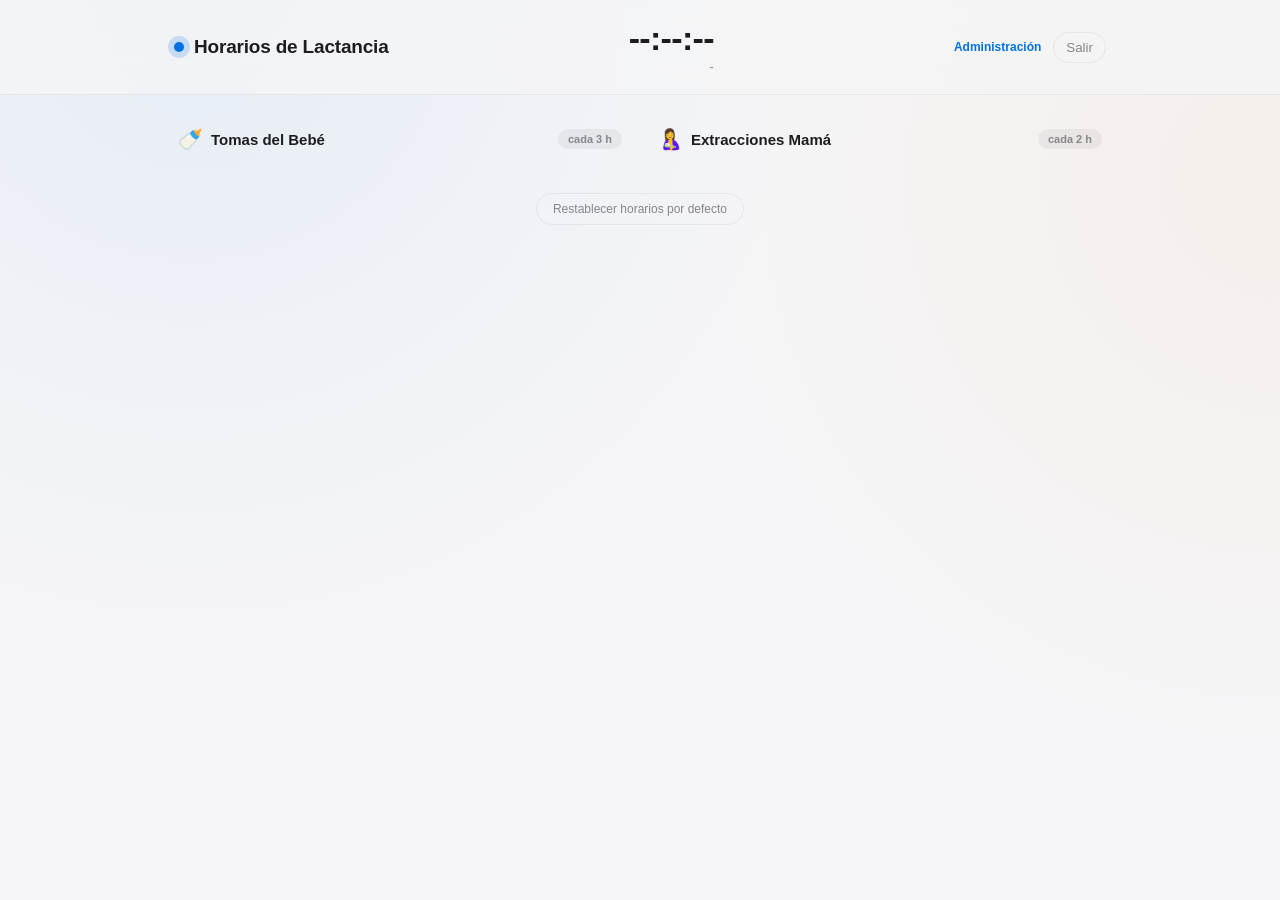
==== docs/index.html @ 9ebfa916 "Implement complete deployment setup with Docker, Nginx, and backend API; add user authentication and" ====
<!DOCTYPE html>
<html lang="es-CL">
<head>
<meta charset="UTF-8">
<meta name="viewport" content="width=device-width, initial-scale=1.0">
<title>Horarios de Lactancia</title>
<link rel="stylesheet" href="styles.css">
</head>
<body>

  <header class="app-header">
    <div class="header-inner">
      <div class="brand">
        <span class="brand-dot"></span>
        <h1>Horarios de Lactancia</h1>
      </div>
      <div class="clock-block">
        <time id="clock" class="clock" aria-live="polite">--:--:--</time>
        <p id="today" class="today-date">-</p>
      </div>
      <nav class="header-actions" aria-label="Cuenta">
        <a href="/admin">Administración</a>
        <button id="btn-logout" type="button">Salir</button>
      </nav>
    </div>
  </header>

  <main class="app-main">
    <div class="schedules-grid">

      <section class="schedule-column" aria-labelledby="titulo-bebe">
        <div class="column-heading">
          <span class="column-icon" aria-hidden="true">🍼</span>
          <h2 id="titulo-bebe">Tomas del Bebé</h2>
          <span id="interval-tomas" class="interval-pill">cada 3 h</span>
        </div>
        <div id="lista-tomas" class="card-list"></div>
      </section>

      <section class="schedule-column" aria-labelledby="titulo-mama">
        <div class="column-heading">
          <span class="column-icon" aria-hidden="true">🤱</span>
          <h2 id="titulo-mama">Extracciones Mamá</h2>
          <span id="interval-extracciones" class="interval-pill">cada 2 h</span>
        </div>
        <div id="lista-extracciones" class="card-list"></div>
      </section>

    </div>
  </main>

  <footer class="app-footer">
    <button id="btn-reset" class="reset-btn" type="button">Restablecer horarios por defecto</button>
  </footer>

  <!-- Plantilla de tarjeta (se clona por JS) -->
  <template id="tpl-card">
    <article class="event-card">
      <div class="card-view">
        <div class="card-label"></div>
        <button class="card-time" type="button"></button>
        <span class="next-tag">• Siguiente</span>
      </div>
      <div class="card-edit">
        <input type="time" class="time-input" step="60">
        <div class="edit-actions">
          <button class="edit-btn edit-cascade" type="button" title="Guardar y reajustar toda la lista">
            <svg viewBox="0 0 24 24" width="16" height="16" aria-hidden="true"><path d="M17.65 6.35A7.95 7.95 0 0 0 12 4a8 8 0 1 0 7.75 10h-2.08A6 6 0 1 1 12 6c1.66 0 3.14.69 4.22 1.78L13 11h7V4l-2.35 2.35z" fill="currentColor"/></svg>
            <span>Cascada</span>
          </button>
          <button class="edit-btn edit-single" type="button" title="Guardar solo este horario">
            <svg viewBox="0 0 24 24" width="16" height="16" aria-hidden="true"><path d="M9 16.2 4.8 12l-1.4 1.4L9 19 21 7l-1.4-1.4z" fill="currentColor"/></svg>
            <span>Individual</span>
          </button>
          <button class="edit-btn edit-cancel" type="button" title="Cancelar">
            <svg viewBox="0 0 24 24" width="16" height="16" aria-hidden="true"><path d="M18.3 5.71 12 12l6.3 6.29-1.42 1.42L10.59 13.4 4.3 19.7 2.88 18.3 9.17 12 2.88 5.71 4.3 4.29l6.29 6.3 6.29-6.3z" fill="currentColor"/></svg>
          </button>
        </div>
      </div>
    </article>
  </template>

  <script src="app.js"></script>
</body>
</html>
---- docs/styles.css ----
:root {
  --bg: #f5f5f7;
  --card-bg: rgba(255, 255, 255, 0.72);
  --card-bg-solid: rgba(255, 255, 255, 0.95);
  --text-primary: #1d1d1f;
  --text-secondary: #86868b;
  --accent: #0071e3;
  --accent-shadow: rgba(0, 113, 227, 0.18);
  --border-soft: rgba(0, 0, 0, 0.06);
  --radius: 18px;
  --font-main: -apple-system, BlinkMacSystemFont, "SF Pro Display", "Segoe UI", Roboto, sans-serif;
}

* {
  box-sizing: border-box;
}

html, body {
  margin: 0;
  padding: 0;
}

body {
  min-height: 100vh;
  background:
    radial-gradient(circle at 15% 0%, rgba(0, 113, 227, 0.06), transparent 45%),
    radial-gradient(circle at 100% 20%, rgba(255, 122, 0, 0.05), transparent 40%),
    var(--bg);
  font-family: var(--font-main);
  color: var(--text-primary);
  -webkit-font-smoothing: antialiased;
}

button {
  font-family: inherit;
}

a {
  color: var(--accent);
}

.header-actions {
  display: flex;
  align-items: center;
  gap: 12px;
  font-size: 12px;
}

.header-actions a {
  text-decoration: none;
  font-weight: 600;
}

.header-actions button,
.secondary-btn {
  border: 1px solid var(--border-soft);
  border-radius: 999px;
  padding: 7px 12px;
  color: var(--text-secondary);
  background: transparent;
  cursor: pointer;
}

.auth-page {
  display: grid;
  place-items: center;
  padding: 24px;
}

.auth-panel {
  width: min(100%, 440px);
  padding: 36px;
  background: var(--card-bg-solid);
  border: 1px solid var(--border-soft);
  border-radius: var(--radius);
  box-shadow: 0 20px 60px rgba(0, 0, 0, 0.08);
}

.admin-panel {
  width: min(100%, 520px);
}

.auth-panel h2 {
  margin: 8px 0 22px;
  font-size: 28px;
}

.auth-kicker {
  margin: 28px 0 0;
  color: var(--accent);
  font-size: 12px;
  font-weight: 700;
  text-transform: uppercase;
  letter-spacing: 0.08em;
}

.auth-form,
.settings-form {
  display: grid;
  gap: 14px;
}

.auth-form label,
.settings-form label {
  display: grid;
  gap: 6px;
  color: var(--text-secondary);
  font-size: 13px;
  font-weight: 600;
}

.auth-form input,
.settings-form input {
  width: 100%;
  border: 1px solid var(--border-soft);
  border-radius: 10px;
  padding: 11px 12px;
  font: inherit;
  color: var(--text-primary);
  background: rgba(0, 0, 0, 0.04);
}

.primary-btn {
  border: 0;
  border-radius: 10px;
  padding: 12px 16px;
  color: white;
  background: var(--accent);
  font-weight: 700;
  cursor: pointer;
}

.secondary-btn {
  margin-top: 20px;
}

.auth-note,
.form-error,
.form-message {
  color: var(--text-secondary);
  font-size: 13px;
  line-height: 1.5;
}

.form-error {
  min-height: 20px;
  margin: 0;
  color: #c62828;
}

.form-message {
  min-height: 20px;
  margin: 0;
  color: #218739;
}

.auth-panel > p:last-child {
  margin: 24px 0 0;
  font-size: 13px;
}
button:focus-visible,
input:focus-visible {
  outline: 2px solid var(--accent);
  outline-offset: 2px;
}

/* Header */
.app-header {
  position: sticky;
  top: 0;
  z-index: 10;
  backdrop-filter: blur(20px);
  -webkit-backdrop-filter: blur(20px);
  background: rgba(245, 245, 247, 0.78);
  border-bottom: 1px solid var(--border-soft);
}

.header-inner {
  max-width: 980px;
  margin: 0 auto;
  padding: 20px 24px;
  display: flex;
  align-items: center;
  justify-content: space-between;
  gap: 16px;
  flex-wrap: wrap;
}

.brand {
  display: flex;
  align-items: center;
  gap: 10px;
}

.brand-dot {
  width: 10px;
  height: 10px;
  border-radius: 50%;
  background: var(--accent);
  box-shadow: 0 0 0 6px var(--accent-shadow);
}

.brand h1 {
  font-size: 19px;
  font-weight: 600;
  letter-spacing: -0.01em;
  margin: 0;
}

.clock-block {
  text-align: right;
}

.clock {
  display: block;
  font-size: 34px;
  font-weight: 650;
  letter-spacing: -0.02em;
  font-variant-numeric: tabular-nums;
  line-height: 1.1;
}

.today-date {
  margin: 2px 0 0;
  font-size: 13px;
  color: var(--text-secondary);
  text-transform: capitalize;
}

/* Main / grid */
.app-main {
  max-width: 980px;
  margin: 0 auto;
  padding: 32px 24px 8px;
}

.schedules-grid {
  display: grid;
  grid-template-columns: 1fr 1fr;
  gap: 28px;
}

.schedule-column {
  display: flex;
  flex-direction: column;
  gap: 14px;
}

.column-heading {
  display: flex;
  align-items: center;
  gap: 8px;
  padding: 0 4px;
}

.column-icon {
  font-size: 20px;
}

.column-heading h2 {
  font-size: 15px;
  font-weight: 600;
  margin: 0;
  flex: 1;
}

.interval-pill {
  font-size: 11px;
  font-weight: 600;
  color: var(--text-secondary);
  background: rgba(0, 0, 0, 0.05);
  padding: 4px 10px;
  border-radius: 999px;
}

.card-list {
  display: flex;
  flex-direction: column;
  gap: 10px;
}

/* Event card */
.event-card {
  position: relative;
  background: var(--card-bg);
  backdrop-filter: blur(20px);
  -webkit-backdrop-filter: blur(20px);
  border: 1px solid var(--border-soft);
  border-radius: var(--radius);
  padding: 14px 18px;
  transition: transform 0.2s ease, box-shadow 0.2s ease, background 0.2s ease, border-color 0.2s ease, opacity 0.2s ease;
}

.event-card.next-event {
  background: var(--card-bg-solid);
  border: 2px solid var(--accent);
  box-shadow: 0 12px 40px var(--accent-shadow);
}

.event-card.past-event {
  opacity: 0.5;
}

.event-card.editing {
  background: var(--card-bg-solid);
}

.card-view {
  display: flex;
  align-items: baseline;
  gap: 10px;
}

.card-label {
  font-size: 13px;
  color: var(--text-secondary);
  min-width: 84px;
  flex-shrink: 0;
}

.card-time {
  appearance: none;
  background: none;
  border: none;
  padding: 0;
  margin: 0;
  font-family: inherit;
  font-size: 22px;
  font-weight: 600;
  letter-spacing: -0.01em;
  color: var(--text-primary);
  cursor: pointer;
  font-variant-numeric: tabular-nums;
}

.card-time:hover {
  color: var(--accent);
}

.next-tag {
  display: none;
  margin-left: auto;
  font-size: 11px;
  font-weight: 700;
  color: var(--accent);
  letter-spacing: 0.02em;
}

.event-card.next-event .next-tag {
  display: inline-block;
}

/* Edit mode */
.card-edit {
  display: none;
  align-items: center;
  gap: 10px;
  flex-wrap: wrap;
}

.event-card.editing .card-view {
  display: none;
}

.event-card.editing .card-edit {
  display: flex;
}

.time-input {
  font-family: inherit;
  font-size: 18px;
  font-weight: 600;
  color: var(--text-primary);
  background: rgba(0, 0, 0, 0.04);
  border: 1px solid var(--border-soft);
  border-radius: 10px;
  padding: 6px 10px;
}

.edit-actions {
  display: flex;
  gap: 6px;
}

.edit-btn {
  display: flex;
  align-items: center;
  gap: 5px;
  border: none;
  border-radius: 999px;
  padding: 7px 12px;
  font-size: 12px;
  font-weight: 600;
  cursor: pointer;
  color: white;
  background: var(--accent);
  transition: opacity 0.15s ease, transform 0.1s ease;
}

.edit-btn:active {
  transform: scale(0.96);
}

.edit-single {
  background: #34c759;
}

.edit-cancel {
  background: rgba(0, 0, 0, 0.08);
  color: var(--text-secondary);
  padding: 7px 9px;
}

.edit-btn:hover {
  opacity: 0.85;
}

/* Footer */
.app-footer {
  max-width: 980px;
  margin: 20px auto 48px;
  padding: 0 24px;
  display: flex;
  justify-content: center;
}

.reset-btn {
  background: none;
  border: 1px solid var(--border-soft);
  color: var(--text-secondary);
  font-size: 12px;
  font-weight: 500;
  padding: 8px 16px;
  border-radius: 999px;
  cursor: pointer;
  transition: color 0.15s ease, border-color 0.15s ease;
}

.reset-btn:hover {
  color: var(--accent);
  border-color: var(--accent);
}

/* Responsive */
@media (max-width: 780px) {
  .schedules-grid {
    grid-template-columns: 1fr;
    gap: 32px;
  }

  .clock-block {
    text-align: left;
  }

  .clock {
    font-size: 28px;
  }
}

@media (prefers-reduced-motion: reduce) {
  * {
    transition: none !important;
  }
}
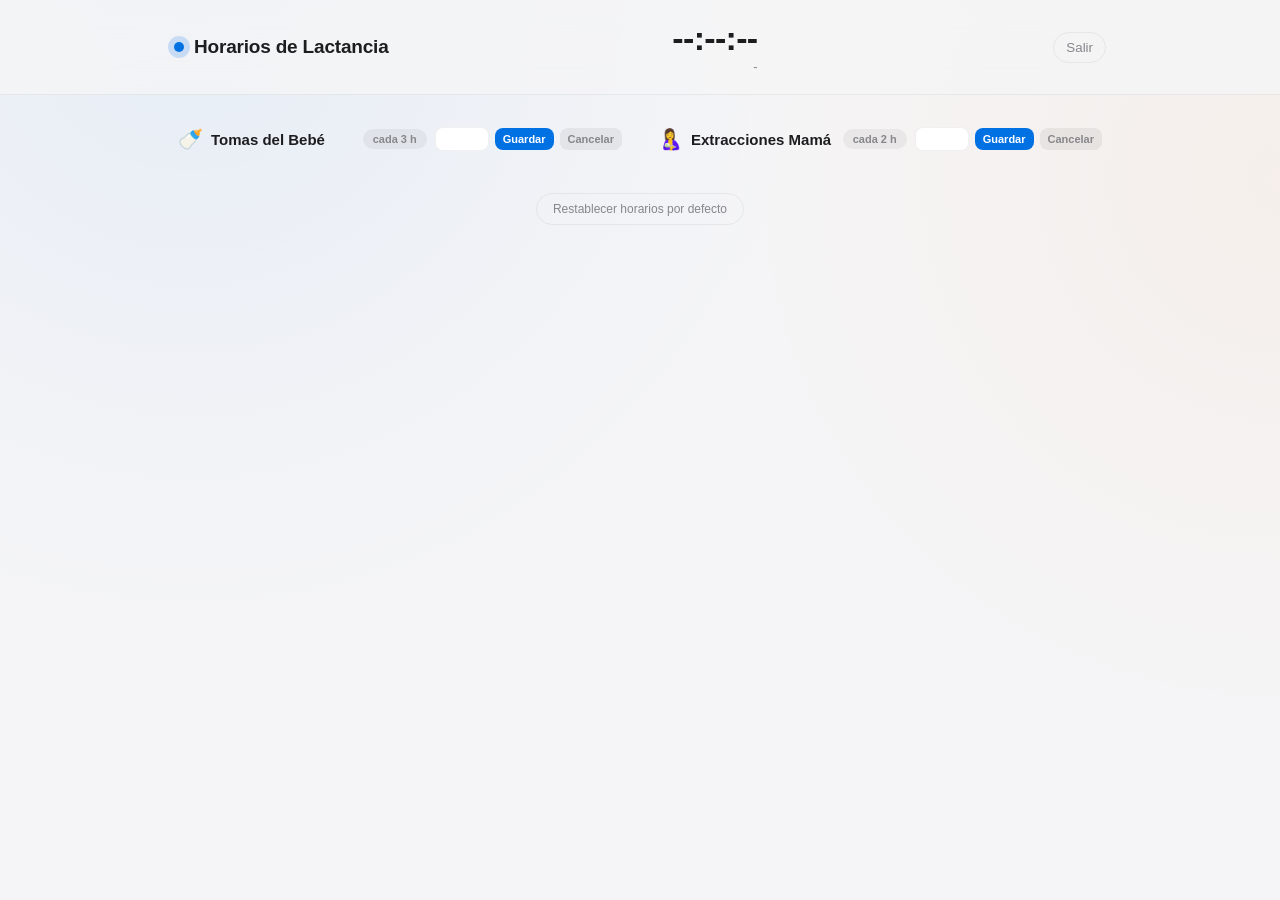
==== commit 37a414b8: "Enhance user management and authentication features; implement admin role, user creation, and interv" ====
--- a/docs/index.html
+++ b/docs/index.html
@@ -19,7 +19,7 @@
         <p id="today" class="today-date">-</p>
       </div>
       <nav class="header-actions" aria-label="Cuenta">
-        <a href="/admin">Administración</a>
+        <span id="logged-user" class="logged-user"></span>
         <button id="btn-logout" type="button">Salir</button>
       </nav>
     </div>
@@ -32,7 +32,12 @@
         <div class="column-heading">
           <span class="column-icon" aria-hidden="true">🍼</span>
           <h2 id="titulo-bebe">Tomas del Bebé</h2>
-          <span id="interval-tomas" class="interval-pill">cada 3 h</span>
+          <button id="interval-tomas" class="interval-pill" type="button">cada 3 h</button>
+          <div id="interval-edit-tomas" class="interval-edit" hidden>
+            <input class="interval-input" type="number" min="1" max="24" aria-label="Intervalo de tomas en horas">
+            <button class="interval-save" type="button">Guardar</button>
+            <button class="interval-cancel" type="button">Cancelar</button>
+          </div>
         </div>
         <div id="lista-tomas" class="card-list"></div>
       </section>
@@ -41,7 +46,12 @@
         <div class="column-heading">
           <span class="column-icon" aria-hidden="true">🤱</span>
           <h2 id="titulo-mama">Extracciones Mamá</h2>
-          <span id="interval-extracciones" class="interval-pill">cada 2 h</span>
+          <button id="interval-extracciones" class="interval-pill" type="button">cada 2 h</button>
+          <div id="interval-edit-extracciones" class="interval-edit" hidden>
+            <input class="interval-input" type="number" min="1" max="24" aria-label="Intervalo de extracciones en horas">
+            <button class="interval-save" type="button">Guardar</button>
+            <button class="interval-cancel" type="button">Cancelar</button>
+          </div>
         </div>
         <div id="lista-extracciones" class="card-list"></div>
       </section>
--- a/docs/styles.css
+++ b/docs/styles.css
@@ -51,6 +51,11 @@
   font-weight: 600;
 }
 
+.logged-user {
+  color: var(--text-secondary);
+  font-weight: 600;
+}
+
 .header-actions button,
 .secondary-btn {
   border: 1px solid var(--border-soft);
@@ -152,6 +157,28 @@
   min-height: 20px;
   margin: 0;
   color: #218739;
+}
+
+.users-list {
+  display: grid;
+  gap: 8px;
+  margin-top: 24px;
+}
+
+.user-row {
+  display: flex;
+  align-items: center;
+  justify-content: space-between;
+  gap: 12px;
+  padding: 10px 12px;
+  border: 1px solid var(--border-soft);
+  border-radius: 10px;
+  font-size: 13px;
+}
+
+.user-row span {
+  color: var(--text-secondary);
+  font-size: 12px;
 }
 
 .auth-panel > p:last-child {
@@ -265,12 +292,53 @@
 }
 
 .interval-pill {
+  border: 0;
+  cursor: pointer;
+  font-family: inherit;
   font-size: 11px;
   font-weight: 600;
   color: var(--text-secondary);
   background: rgba(0, 0, 0, 0.05);
   padding: 4px 10px;
   border-radius: 999px;
+}
+
+.interval-pill:hover {
+  color: var(--accent);
+  background: var(--accent-shadow);
+}
+
+.interval-edit {
+  display: flex;
+  align-items: center;
+  gap: 6px;
+}
+
+.interval-input {
+  width: 54px;
+  border: 1px solid var(--border-soft);
+  border-radius: 8px;
+  padding: 4px 6px;
+  font: inherit;
+  font-size: 12px;
+  text-align: center;
+}
+
+.interval-edit button {
+  border: 0;
+  border-radius: 8px;
+  padding: 5px 8px;
+  font: inherit;
+  font-size: 11px;
+  font-weight: 600;
+  color: white;
+  background: var(--accent);
+  cursor: pointer;
+}
+
+.interval-edit .interval-cancel {
+  color: var(--text-secondary);
+  background: rgba(0, 0, 0, 0.06);
 }
 
 .card-list {
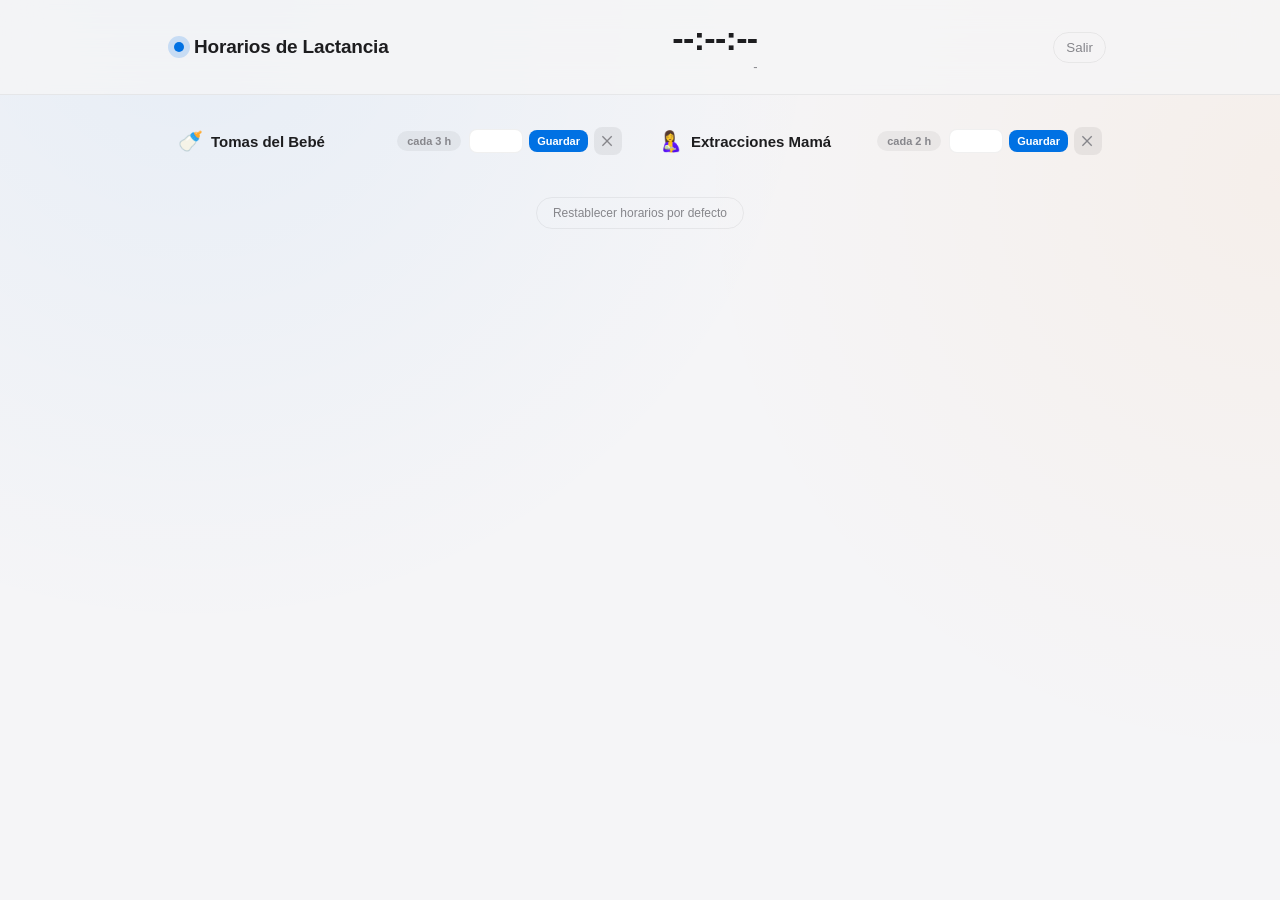
==== commit 0a5ec056: "Update README and Docker configuration; clarify container names and improve deployment instructions " ====
--- a/docs/index.html
+++ b/docs/index.html
@@ -35,8 +35,10 @@
           <button id="interval-tomas" class="interval-pill" type="button">cada 3 h</button>
           <div id="interval-edit-tomas" class="interval-edit" hidden>
             <input class="interval-input" type="number" min="1" max="24" aria-label="Intervalo de tomas en horas">
-            <button class="interval-save" type="button">Guardar</button>
-            <button class="interval-cancel" type="button">Cancelar</button>
+            <button class="interval-save" type="button" title="Guardar intervalo">Guardar</button>
+            <button class="interval-cancel" type="button" title="Cancelar" aria-label="Cancelar">
+              <svg viewBox="0 0 24 24" width="16" height="16" aria-hidden="true"><path d="M18.3 5.71 12 12l6.3 6.29-1.42 1.42L10.59 13.4 4.3 19.7 2.88 18.3 9.17 12 2.88 5.71 4.3 4.29l6.29 6.3 6.29-6.3z" fill="currentColor"/></svg>
+            </button>
           </div>
         </div>
         <div id="lista-tomas" class="card-list"></div>
@@ -49,8 +51,10 @@
           <button id="interval-extracciones" class="interval-pill" type="button">cada 2 h</button>
           <div id="interval-edit-extracciones" class="interval-edit" hidden>
             <input class="interval-input" type="number" min="1" max="24" aria-label="Intervalo de extracciones en horas">
-            <button class="interval-save" type="button">Guardar</button>
-            <button class="interval-cancel" type="button">Cancelar</button>
+            <button class="interval-save" type="button" title="Guardar intervalo">Guardar</button>
+            <button class="interval-cancel" type="button" title="Cancelar" aria-label="Cancelar">
+              <svg viewBox="0 0 24 24" width="16" height="16" aria-hidden="true"><path d="M18.3 5.71 12 12l6.3 6.29-1.42 1.42L10.59 13.4 4.3 19.7 2.88 18.3 9.17 12 2.88 5.71 4.3 4.29l6.29 6.3 6.29-6.3z" fill="currentColor"/></svg>
+            </button>
           </div>
         </div>
         <div id="lista-extracciones" class="card-list"></div>
--- a/docs/styles.css
+++ b/docs/styles.css
@@ -337,6 +337,12 @@
 }
 
 .interval-edit .interval-cancel {
+  display: inline-flex;
+  align-items: center;
+  justify-content: center;
+  width: 28px;
+  height: 28px;
+  padding: 0;
   color: var(--text-secondary);
   background: rgba(0, 0, 0, 0.06);
 }
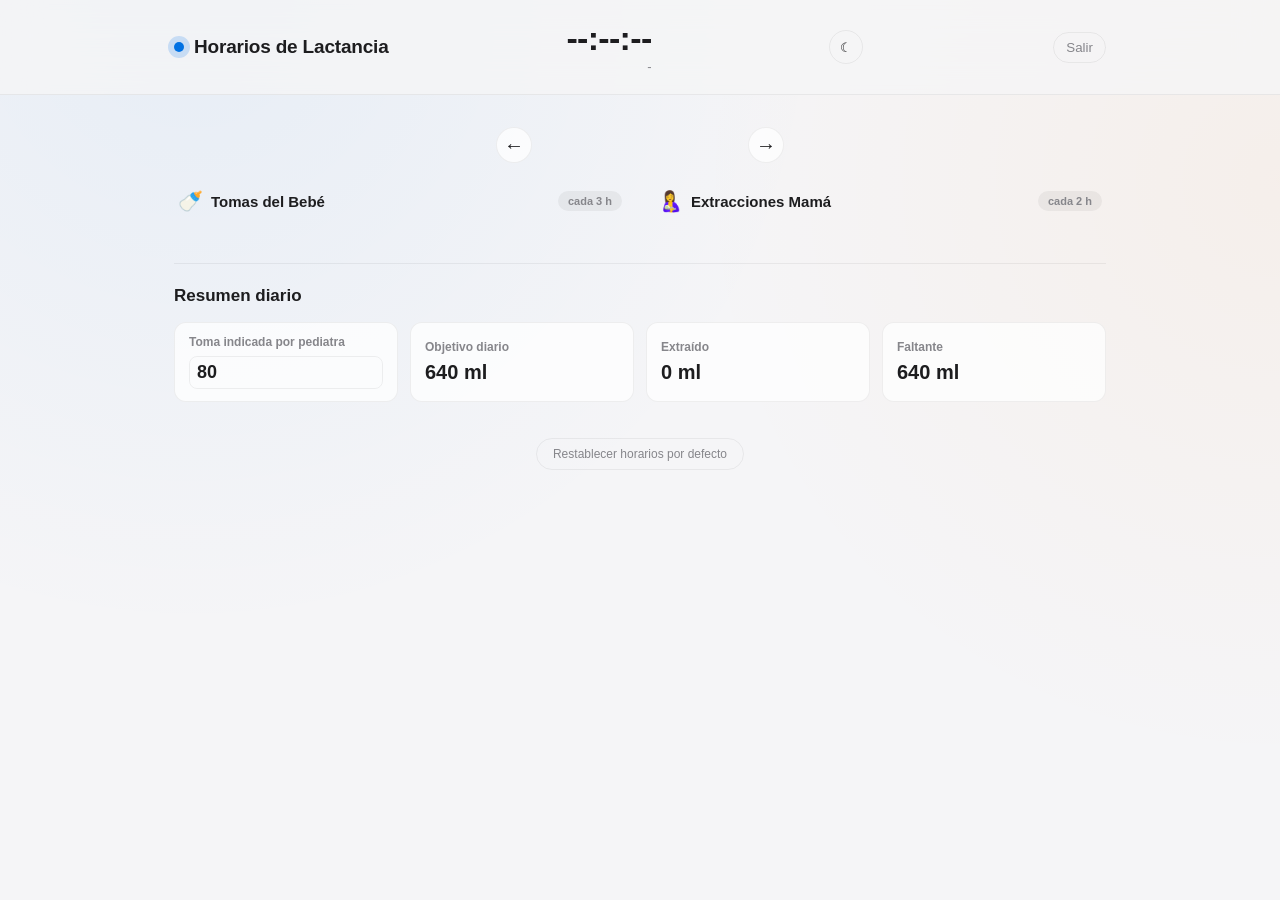
==== commit d46431f2: "Implement daily schedule management; add date navigation, pediatric volume tracking, and dark mode t" ====
--- a/docs/index.html
+++ b/docs/index.html
@@ -18,6 +18,7 @@
         <time id="clock" class="clock" aria-live="polite">--:--:--</time>
         <p id="today" class="today-date">-</p>
       </div>
+      <button id="theme-toggle" class="theme-toggle" type="button" title="Cambiar modo de color" aria-label="Cambiar modo de color">☾</button>
       <nav class="header-actions" aria-label="Cuenta">
         <span id="logged-user" class="logged-user"></span>
         <button id="btn-logout" type="button">Salir</button>
@@ -26,6 +27,11 @@
   </header>
 
   <main class="app-main">
+    <div class="day-toolbar">
+      <button id="previous-day" class="day-nav" type="button" title="Día anterior" aria-label="Día anterior">←</button>
+      <time id="selected-date" class="selected-date"></time>
+      <button id="next-day" class="day-nav" type="button" title="Día siguiente" aria-label="Día siguiente">→</button>
+    </div>
     <div class="schedules-grid">
 
       <section class="schedule-column" aria-labelledby="titulo-bebe">
@@ -61,10 +67,21 @@
       </section>
 
     </div>
+    <section class="daily-summary" aria-labelledby="summary-title">
+      <h2 id="summary-title">Resumen diario</h2>
+      <div class="summary-grid">
+        <label>Toma indicada por pediatra<input id="pediatric-ml" type="number" min="10" max="200" step="5" value="80"></label>
+        <div><span>Objetivo diario</span><strong id="daily-goal">640 ml</strong></div>
+        <div><span>Extraído</span><strong id="extracted-total">0 ml</strong></div>
+        <div><span>Faltante</span><strong id="remaining-total">640 ml</strong></div>
+      </div>
+    </section>
   </main>
 
   <footer class="app-footer">
-    <button id="btn-reset" class="reset-btn" type="button">Restablecer horarios por defecto</button>
+    <div class="footer-actions">
+      <button id="btn-reset" class="reset-btn" type="button">Restablecer horarios por defecto</button>
+    </div>
   </footer>
 
   <!-- Plantilla de tarjeta (se clona por JS) -->
@@ -73,6 +90,7 @@
       <div class="card-view">
         <div class="card-label"></div>
         <button class="card-time" type="button"></button>
+          <select class="volume-select" aria-label="Volumen en mililitros"></select>
         <span class="next-tag">• Siguiente</span>
       </div>
       <div class="card-edit">
--- a/docs/styles.css
+++ b/docs/styles.css
@@ -11,6 +11,20 @@
   --font-main: -apple-system, BlinkMacSystemFont, "SF Pro Display", "Segoe UI", Roboto, sans-serif;
 }
 
+body.dark-mode {
+  --bg: #17191d;
+  --card-bg: rgba(38, 42, 48, 0.88);
+  --card-bg-solid: #252a31;
+  --text-primary: #f2f4f7;
+  --text-secondary: #aab1bb;
+  --border-soft: rgba(255, 255, 255, 0.12);
+  --accent-shadow: rgba(77, 166, 255, 0.22);
+  background:
+    radial-gradient(circle at 15% 0%, rgba(77, 166, 255, 0.1), transparent 45%),
+    radial-gradient(circle at 100% 20%, rgba(255, 179, 71, 0.08), transparent 40%),
+    var(--bg);
+}
+
 * {
   box-sizing: border-box;
 }
@@ -35,6 +49,16 @@
   font-family: inherit;
 }
 
+.theme-toggle {
+  width: 34px;
+  height: 34px;
+  border: 1px solid var(--border-soft);
+  border-radius: 50%;
+  color: var(--text-primary);
+  background: transparent;
+  cursor: pointer;
+}
+
 a {
   color: var(--accent);
 }
@@ -179,6 +203,67 @@
 .user-row span {
   color: var(--text-secondary);
   font-size: 12px;
+}
+
+.user-row > div {
+  display: grid;
+  gap: 3px;
+}
+
+.password-form {
+  display: flex;
+  align-items: center;
+  gap: 6px;
+}
+
+.password-form input {
+  width: 150px;
+  border: 1px solid var(--border-soft);
+  border-radius: 8px;
+  padding: 7px 8px;
+  font: inherit;
+  font-size: 12px;
+}
+
+.password-form button {
+  border: 0;
+  border-radius: 8px;
+  padding: 7px 9px;
+  color: white;
+  background: var(--accent);
+  font: inherit;
+  font-size: 12px;
+  font-weight: 600;
+  cursor: pointer;
+}
+
+.delete-user {
+  border: 0;
+  border-radius: 8px;
+  padding: 7px 9px;
+  color: white;
+  background: #c62828;
+  font: inherit;
+  font-size: 12px;
+  font-weight: 600;
+  cursor: pointer;
+}
+
+.user-row small {
+  color: #218739;
+  white-space: nowrap;
+}
+
+@media (max-width: 600px) {
+  .user-row {
+    align-items: stretch;
+    flex-direction: column;
+  }
+
+  .password-form input {
+    flex: 1;
+    width: auto;
+  }
 }
 
 .auth-panel > p:last-child {
@@ -261,6 +346,40 @@
   padding: 32px 24px 8px;
 }
 
+.day-toolbar {
+  display: flex;
+  align-items: center;
+  justify-content: center;
+  gap: 18px;
+  margin-bottom: 26px;
+}
+
+.day-nav {
+  width: 36px;
+  height: 36px;
+  border: 1px solid var(--border-soft);
+  border-radius: 50%;
+  color: var(--text-primary);
+  background: var(--card-bg);
+  font-size: 20px;
+  line-height: 1;
+  cursor: pointer;
+}
+
+.day-nav:disabled {
+  opacity: 0.35;
+  cursor: not-allowed;
+}
+
+.selected-date {
+  min-width: 180px;
+  color: var(--text-primary);
+  font-size: 15px;
+  font-weight: 700;
+  text-align: center;
+  text-transform: capitalize;
+}
+
 .schedules-grid {
   display: grid;
   grid-template-columns: 1fr 1fr;
@@ -312,6 +431,10 @@
   display: flex;
   align-items: center;
   gap: 6px;
+}
+
+.interval-edit[hidden] {
+  display: none;
 }
 
 .interval-input {
@@ -411,6 +534,70 @@
   color: var(--accent);
 }
 
+.volume-select {
+  max-width: 92px;
+  border: 1px solid var(--border-soft);
+  border-radius: 8px;
+  padding: 5px 7px;
+  color: var(--text-primary);
+  background: transparent;
+  font: inherit;
+  font-size: 12px;
+}
+
+.daily-summary {
+  margin-top: 36px;
+  padding: 22px 0 8px;
+  border-top: 1px solid var(--border-soft);
+}
+
+.daily-summary h2 {
+  margin: 0 0 16px;
+  font-size: 17px;
+}
+
+.summary-grid {
+  display: grid;
+  grid-template-columns: repeat(4, 1fr);
+  gap: 12px;
+}
+
+.summary-grid > div,
+.summary-grid > label {
+  display: grid;
+  align-content: center;
+  gap: 7px;
+  min-height: 76px;
+  padding: 12px 14px;
+  border: 1px solid var(--border-soft);
+  border-radius: 12px;
+  background: var(--card-bg);
+}
+
+.summary-grid span,
+.summary-grid label {
+  color: var(--text-secondary);
+  font-size: 12px;
+  font-weight: 600;
+}
+
+.summary-grid strong {
+  color: var(--text-primary);
+  font-size: 20px;
+}
+
+.summary-grid input {
+  width: 100%;
+  border: 1px solid var(--border-soft);
+  border-radius: 8px;
+  padding: 5px 7px;
+  color: var(--text-primary);
+  background: transparent;
+  font: inherit;
+  font-size: 18px;
+  font-weight: 700;
+}
+
 .next-tag {
   display: none;
   margin-left: auto;
@@ -529,6 +716,29 @@
   .clock {
     font-size: 28px;
   }
+
+  .summary-grid {
+    grid-template-columns: 1fr 1fr;
+  }
+}
+
+@media (max-width: 460px) {
+  .header-inner {
+    padding: 16px;
+  }
+
+  .header-actions {
+    width: 100%;
+    justify-content: flex-end;
+  }
+
+  .summary-grid {
+    grid-template-columns: 1fr;
+  }
+
+  .card-view {
+    flex-wrap: wrap;
+  }
 }
 
 @media (prefers-reduced-motion: reduce) {
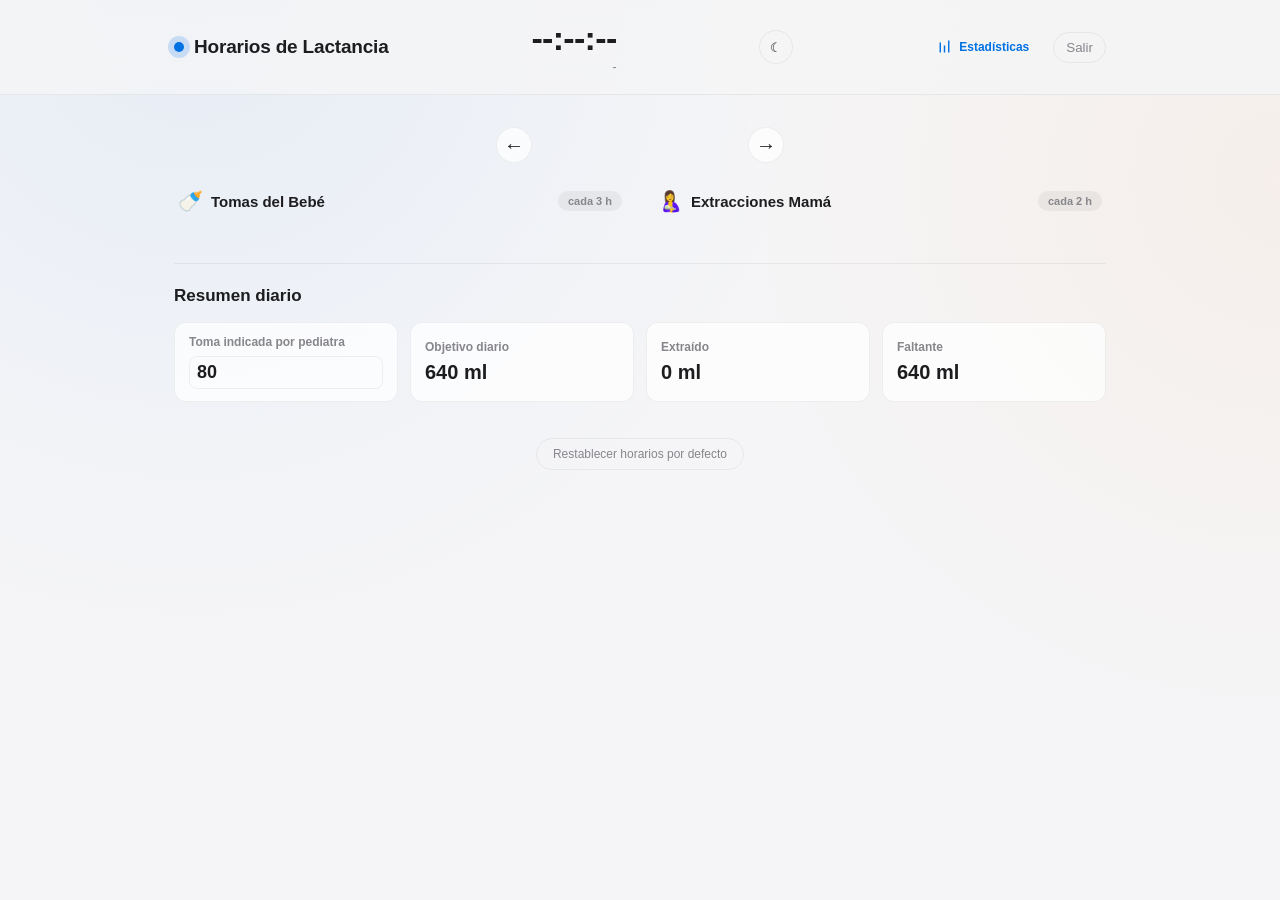
==== commit 470c1ad4: "Add statistics page and API for extraction summaries; update navigation and styles" ====
--- a/docs/index.html
+++ b/docs/index.html
@@ -20,6 +20,10 @@
       </div>
       <button id="theme-toggle" class="theme-toggle" type="button" title="Cambiar modo de color" aria-label="Cambiar modo de color">☾</button>
       <nav class="header-actions" aria-label="Cuenta">
+        <a class="stats-link" href="/stats" title="Ver estadísticas" aria-label="Ver estadísticas">
+          <svg viewBox="0 0 24 24" width="17" height="17" aria-hidden="true"><path d="M5 19V5h2v14H5Zm6 0V9h2v10h-2Zm6 0V2h2v17h-2Z" fill="currentColor"/></svg>
+          <span>Estadísticas</span>
+        </a>
         <span id="logged-user" class="logged-user"></span>
         <button id="btn-logout" type="button">Salir</button>
       </nav>
--- a/docs/styles.css
+++ b/docs/styles.css
@@ -75,6 +75,22 @@
   font-weight: 600;
 }
 
+.stats-link,
+.back-link {
+  display: inline-flex;
+  align-items: center;
+  gap: 6px;
+  color: var(--accent);
+  text-decoration: none;
+  font-size: 12px;
+  font-weight: 600;
+}
+
+.back-link {
+  font-size: 24px;
+  font-weight: 400;
+}
+
 .logged-user {
   color: var(--text-secondary);
   font-weight: 600;
@@ -702,6 +718,158 @@
   border-color: var(--accent);
 }
 
+/* Statistics */
+.stats-main {
+  width: min(100% - 48px, 980px);
+  margin: 0 auto;
+  padding: 48px 0 64px;
+}
+
+.stats-heading {
+  display: flex;
+  align-items: end;
+  justify-content: space-between;
+  gap: 24px;
+  margin-bottom: 28px;
+}
+
+.eyebrow {
+  margin: 0 0 8px;
+  color: var(--accent);
+  font-size: 12px;
+  font-weight: 700;
+  text-transform: uppercase;
+  letter-spacing: 0.08em;
+}
+
+.stats-heading h2 {
+  margin: 0;
+  font-size: clamp(28px, 5vw, 42px);
+  font-weight: 600;
+  letter-spacing: -0.02em;
+}
+
+.stats-total {
+  display: grid;
+  gap: 4px;
+  text-align: right;
+}
+
+.stats-total strong {
+  font-size: 24px;
+  font-weight: 600;
+}
+
+.stats-total span,
+.chart-status {
+  color: var(--text-secondary);
+  font-size: 13px;
+}
+
+.date-filter {
+  display: flex;
+  align-items: end;
+  gap: 12px;
+  margin-bottom: 20px;
+}
+
+.date-filter label {
+  display: grid;
+  gap: 7px;
+  color: var(--text-secondary);
+  font-size: 12px;
+  font-weight: 600;
+}
+
+.date-filter input {
+  border: 1px solid var(--border-soft);
+  border-radius: 10px;
+  padding: 10px 11px;
+  color: var(--text-primary);
+  background: var(--card-bg-solid);
+  font: inherit;
+}
+
+.date-filter .secondary-btn {
+  margin: 0;
+  padding: 10px 14px;
+  color: var(--accent);
+  background: var(--card-bg);
+}
+
+.chart-panel {
+  padding: 24px;
+  border: 1px solid var(--border-soft);
+  border-radius: var(--radius);
+  background: var(--card-bg-solid);
+  box-shadow: 0 12px 40px rgba(0, 0, 0, 0.05);
+}
+
+.chart-panel h3 {
+  margin: 0;
+  font-size: 17px;
+  font-weight: 600;
+}
+
+.chart-status {
+  min-height: 20px;
+  margin: 8px 0 0;
+}
+
+.chart-wrap {
+  min-height: 360px;
+  margin-top: 14px;
+}
+
+#chart {
+  display: block;
+  width: 100%;
+  height: 360px;
+  overflow: visible;
+}
+
+.chart-grid line {
+  stroke: var(--border-soft);
+  stroke-width: 1;
+}
+
+.chart-max,
+.chart-labels text {
+  fill: var(--text-secondary);
+  font-family: var(--font-main);
+  font-size: 12px;
+}
+
+.chart-area {
+  fill: var(--accent-shadow);
+}
+
+.chart-line {
+  fill: none;
+  stroke: var(--accent);
+  stroke-linecap: round;
+  stroke-linejoin: round;
+  stroke-width: 4;
+}
+
+#chart circle {
+  fill: var(--card-bg-solid);
+  stroke: var(--accent);
+  stroke-width: 3;
+}
+
+.sr-only {
+  position: absolute;
+  width: 1px;
+  height: 1px;
+  padding: 0;
+  margin: -1px;
+  overflow: hidden;
+  clip: rect(0, 0, 0, 0);
+  white-space: nowrap;
+  border: 0;
+}
+
 /* Responsive */
 @media (max-width: 780px) {
   .schedules-grid {
@@ -739,6 +907,41 @@
   .card-view {
     flex-wrap: wrap;
   }
+
+  .stats-main {
+    width: min(100% - 32px, 980px);
+    padding-top: 32px;
+  }
+
+  .stats-heading {
+    align-items: start;
+    flex-direction: column;
+    gap: 16px;
+  }
+
+  .stats-total {
+    text-align: left;
+  }
+
+  .date-filter {
+    align-items: stretch;
+    flex-direction: column;
+  }
+
+  .date-filter input,
+  .date-filter .secondary-btn {
+    width: 100%;
+  }
+
+  .chart-panel {
+    padding: 18px 12px;
+  }
+
+  .chart-wrap,
+  #chart {
+    min-height: 280px;
+    height: 280px;
+  }
 }
 
 @media (prefers-reduced-motion: reduce) {
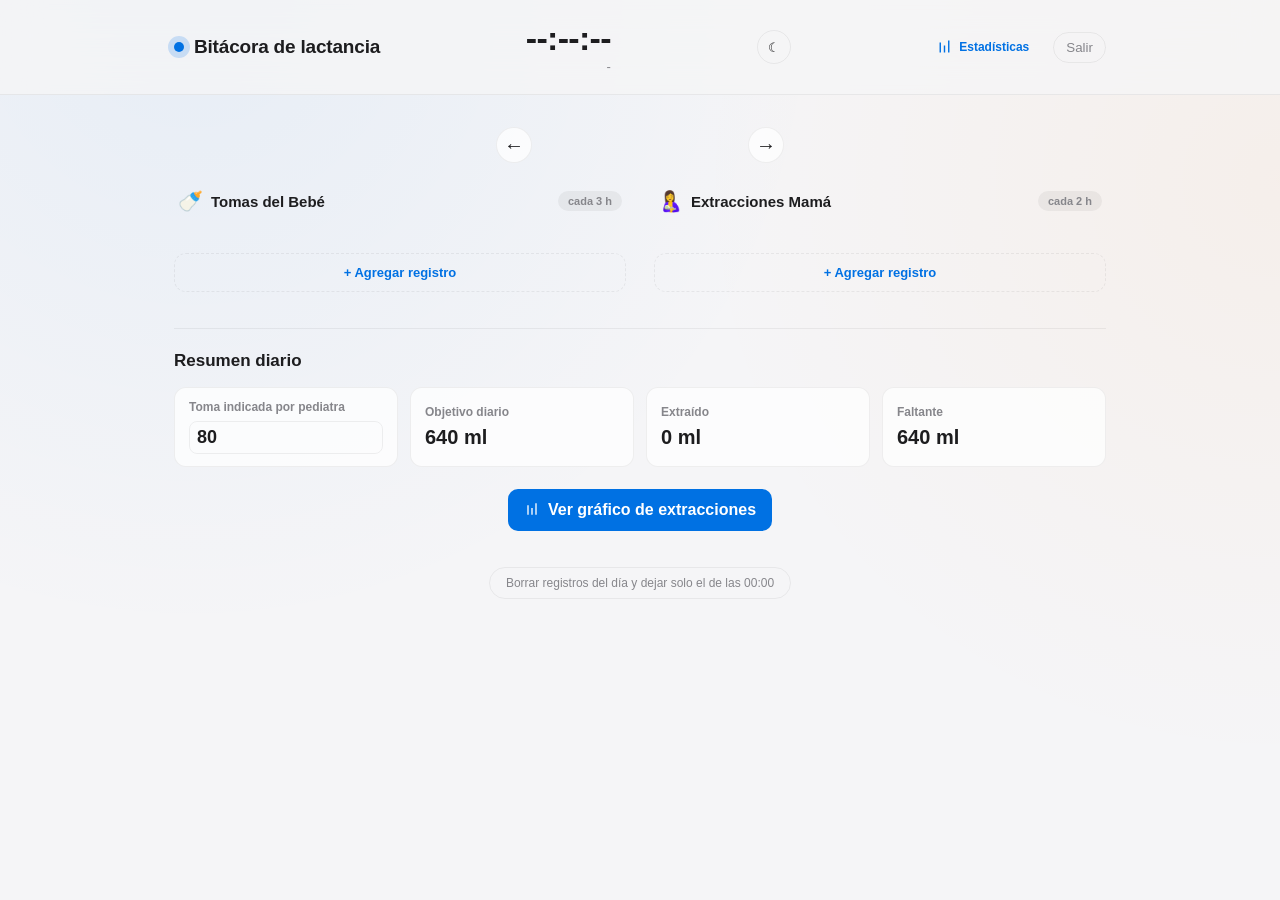
==== commit 530d38a6: "mod" ====
--- a/docs/index.html
+++ b/docs/index.html
@@ -3,7 +3,7 @@
 <head>
 <meta charset="UTF-8">
 <meta name="viewport" content="width=device-width, initial-scale=1.0">
-<title>Horarios de Lactancia</title>
+<title>Bitácora de lactancia</title>
 <link rel="stylesheet" href="styles.css">
 </head>
 <body>
@@ -12,7 +12,7 @@
     <div class="header-inner">
       <div class="brand">
         <span class="brand-dot"></span>
-        <h1>Horarios de Lactancia</h1>
+        <h1>Bitácora de lactancia</h1>
       </div>
       <div class="clock-block">
         <time id="clock" class="clock" aria-live="polite">--:--:--</time>
@@ -42,32 +42,20 @@
         <div class="column-heading">
           <span class="column-icon" aria-hidden="true">🍼</span>
           <h2 id="titulo-bebe">Tomas del Bebé</h2>
-          <button id="interval-tomas" class="interval-pill" type="button">cada 3 h</button>
-          <div id="interval-edit-tomas" class="interval-edit" hidden>
-            <input class="interval-input" type="number" min="1" max="24" aria-label="Intervalo de tomas en horas">
-            <button class="interval-save" type="button" title="Guardar intervalo">Guardar</button>
-            <button class="interval-cancel" type="button" title="Cancelar" aria-label="Cancelar">
-              <svg viewBox="0 0 24 24" width="16" height="16" aria-hidden="true"><path d="M18.3 5.71 12 12l6.3 6.29-1.42 1.42L10.59 13.4 4.3 19.7 2.88 18.3 9.17 12 2.88 5.71 4.3 4.29l6.29 6.3 6.29-6.3z" fill="currentColor"/></svg>
-            </button>
-          </div>
+          <span id="interval-tomas" class="interval-pill" title="Promedio entre tomas">cada 3 h</span>
         </div>
         <div id="lista-tomas" class="card-list"></div>
+        <button id="add-toma" class="add-record-btn" type="button">+ Agregar registro</button>
       </section>
 
       <section class="schedule-column" aria-labelledby="titulo-mama">
         <div class="column-heading">
           <span class="column-icon" aria-hidden="true">🤱</span>
           <h2 id="titulo-mama">Extracciones Mamá</h2>
-          <button id="interval-extracciones" class="interval-pill" type="button">cada 2 h</button>
-          <div id="interval-edit-extracciones" class="interval-edit" hidden>
-            <input class="interval-input" type="number" min="1" max="24" aria-label="Intervalo de extracciones en horas">
-            <button class="interval-save" type="button" title="Guardar intervalo">Guardar</button>
-            <button class="interval-cancel" type="button" title="Cancelar" aria-label="Cancelar">
-              <svg viewBox="0 0 24 24" width="16" height="16" aria-hidden="true"><path d="M18.3 5.71 12 12l6.3 6.29-1.42 1.42L10.59 13.4 4.3 19.7 2.88 18.3 9.17 12 2.88 5.71 4.3 4.29l6.29 6.3 6.29-6.3z" fill="currentColor"/></svg>
-            </button>
-          </div>
+          <span id="interval-extracciones" class="interval-pill" title="Promedio entre extracciones">cada 2 h</span>
         </div>
         <div id="lista-extracciones" class="card-list"></div>
+        <button id="add-extraccion" class="add-record-btn" type="button">+ Agregar registro</button>
       </section>
 
     </div>
@@ -79,39 +67,30 @@
         <div><span>Extraído</span><strong id="extracted-total">0 ml</strong></div>
         <div><span>Faltante</span><strong id="remaining-total">640 ml</strong></div>
       </div>
+      <div class="summary-actions">
+        <a class="primary-btn chart-btn" href="/stats" title="Ver gráfico de extracciones" aria-label="Ver gráfico de extracciones">
+          <svg viewBox="0 0 24 24" width="16" height="16" aria-hidden="true"><path d="M5 19V5h2v14H5Zm6 0V9h2v10h-2Zm6 0V2h2v17h-2Z" fill="currentColor"/></svg>
+          <span>Ver gráfico de extracciones</span>
+        </a>
+      </div>
     </section>
   </main>
 
   <footer class="app-footer">
     <div class="footer-actions">
-      <button id="btn-reset" class="reset-btn" type="button">Restablecer horarios por defecto</button>
+      <button id="btn-reset" class="reset-btn" type="button">Borrar registros del día y dejar solo el de las 00:00</button>
     </div>
   </footer>
 
   <!-- Plantilla de tarjeta (se clona por JS) -->
   <template id="tpl-card">
     <article class="event-card">
-      <div class="card-view">
-        <div class="card-label"></div>
-        <button class="card-time" type="button"></button>
-          <select class="volume-select" aria-label="Volumen en mililitros"></select>
-        <span class="next-tag">• Siguiente</span>
-      </div>
-      <div class="card-edit">
-        <input type="time" class="time-input" step="60">
-        <div class="edit-actions">
-          <button class="edit-btn edit-cascade" type="button" title="Guardar y reajustar toda la lista">
-            <svg viewBox="0 0 24 24" width="16" height="16" aria-hidden="true"><path d="M17.65 6.35A7.95 7.95 0 0 0 12 4a8 8 0 1 0 7.75 10h-2.08A6 6 0 1 1 12 6c1.66 0 3.14.69 4.22 1.78L13 11h7V4l-2.35 2.35z" fill="currentColor"/></svg>
-            <span>Cascada</span>
-          </button>
-          <button class="edit-btn edit-single" type="button" title="Guardar solo este horario">
-            <svg viewBox="0 0 24 24" width="16" height="16" aria-hidden="true"><path d="M9 16.2 4.8 12l-1.4 1.4L9 19 21 7l-1.4-1.4z" fill="currentColor"/></svg>
-            <span>Individual</span>
-          </button>
-          <button class="edit-btn edit-cancel" type="button" title="Cancelar">
-            <svg viewBox="0 0 24 24" width="16" height="16" aria-hidden="true"><path d="M18.3 5.71 12 12l6.3 6.29-1.42 1.42L10.59 13.4 4.3 19.7 2.88 18.3 9.17 12 2.88 5.71 4.3 4.29l6.29 6.3 6.29-6.3z" fill="currentColor"/></svg>
-          </button>
-        </div>
+      <div class="card-fields">
+        <input type="time" class="time-input" step="60" aria-label="Hora">
+        <select class="type-select" aria-label="Tipo"></select>
+        <select class="content-select" aria-label="Contenido"></select>
+        <select class="volume-select" aria-label="Volumen en mililitros"></select>
+        <button class="delete-record" type="button" title="Eliminar registro" aria-label="Eliminar registro">×</button>
       </div>
     </article>
   </template>
--- a/docs/styles.css
+++ b/docs/styles.css
@@ -7,6 +7,7 @@
   --accent: #0071e3;
   --accent-shadow: rgba(0, 113, 227, 0.18);
   --border-soft: rgba(0, 0, 0, 0.06);
+  --header-bg: rgba(245, 245, 247, 0.78);
   --radius: 18px;
   --font-main: -apple-system, BlinkMacSystemFont, "SF Pro Display", "Segoe UI", Roboto, sans-serif;
 }
@@ -18,6 +19,7 @@
   --text-primary: #f2f4f7;
   --text-secondary: #aab1bb;
   --border-soft: rgba(255, 255, 255, 0.12);
+  --header-bg: rgba(28, 28, 30, 0.86);
   --accent-shadow: rgba(77, 166, 255, 0.22);
   background:
     radial-gradient(circle at 15% 0%, rgba(77, 166, 255, 0.1), transparent 45%),
@@ -299,7 +301,7 @@
   z-index: 10;
   backdrop-filter: blur(20px);
   -webkit-backdrop-filter: blur(20px);
-  background: rgba(245, 245, 247, 0.78);
+  background: var(--header-bg);
   border-bottom: 1px solid var(--border-soft);
 }
 
@@ -428,7 +430,6 @@
 
 .interval-pill {
   border: 0;
-  cursor: pointer;
   font-family: inherit;
   font-size: 11px;
   font-weight: 600;
@@ -436,11 +437,6 @@
   background: rgba(0, 0, 0, 0.05);
   padding: 4px 10px;
   border-radius: 999px;
-}
-
-.interval-pill:hover {
-  color: var(--accent);
-  background: var(--accent-shadow);
 }
 
 .interval-edit {
@@ -504,61 +500,89 @@
   transition: transform 0.2s ease, box-shadow 0.2s ease, background 0.2s ease, border-color 0.2s ease, opacity 0.2s ease;
 }
 
-.event-card.next-event {
-  background: var(--card-bg-solid);
-  border: 2px solid var(--accent);
-  box-shadow: 0 12px 40px var(--accent-shadow);
-}
-
-.event-card.past-event {
-  opacity: 0.5;
-}
-
-.event-card.editing {
-  background: var(--card-bg-solid);
-}
-
-.card-view {
-  display: flex;
-  align-items: baseline;
+.card-fields {
+  display: flex;
+  align-items: center;
   gap: 10px;
-}
-
-.card-label {
-  font-size: 13px;
-  color: var(--text-secondary);
-  min-width: 84px;
-  flex-shrink: 0;
-}
-
-.card-time {
-  appearance: none;
-  background: none;
-  border: none;
-  padding: 0;
-  margin: 0;
-  font-family: inherit;
-  font-size: 22px;
-  font-weight: 600;
-  letter-spacing: -0.01em;
+  flex-wrap: wrap;
+}
+
+.card-fields input,
+.card-fields select {
+  font: inherit;
   color: var(--text-primary);
+  background: rgba(0, 0, 0, 0.04);
+  border: 1px solid var(--border-soft);
+  border-radius: 10px;
+  padding: 8px 10px;
+  font-size: 14px;
+}
+
+.time-input {
+  width: 90px;
+  font-weight: 600;
+  text-align: center;
+}
+
+.type-select,
+.content-select {
+  min-width: 110px;
+}
+
+.volume-select {
+  min-width: 90px;
+  max-width: 110px;
+}
+
+.delete-record {
+  display: inline-flex;
+  align-items: center;
+  justify-content: center;
+  width: 30px;
+  height: 30px;
+  margin-left: auto;
+  border: 0;
+  border-radius: 50%;
+  font-size: 18px;
+  line-height: 1;
+  color: var(--text-secondary);
+  background: rgba(0, 0, 0, 0.06);
   cursor: pointer;
-  font-variant-numeric: tabular-nums;
-}
-
-.card-time:hover {
+}
+
+.delete-record:disabled {
+  opacity: 0.3;
+  cursor: not-allowed;
+}
+
+.delete-record:hover:not(:disabled) {
+  color: #c62828;
+  background: rgba(198, 40, 40, 0.1);
+}
+
+.add-record-btn {
+  width: 100%;
+  margin-top: 12px;
+  padding: 11px 14px;
+  border: 1px dashed var(--border-soft);
+  border-radius: 12px;
   color: var(--accent);
-}
-
-.volume-select {
-  max-width: 92px;
-  border: 1px solid var(--border-soft);
-  border-radius: 8px;
-  padding: 5px 7px;
-  color: var(--text-primary);
   background: transparent;
   font: inherit;
-  font-size: 12px;
+  font-size: 13px;
+  font-weight: 600;
+  cursor: pointer;
+  transition: background 0.15s ease, border-color 0.15s ease;
+}
+
+.add-record-btn:hover {
+  background: var(--accent-shadow);
+  border-color: var(--accent);
+}
+
+.add-record-btn:disabled {
+  opacity: 0.4;
+  cursor: not-allowed;
 }
 
 .daily-summary {
@@ -602,6 +626,19 @@
   font-size: 20px;
 }
 
+.summary-actions {
+  display: flex;
+  justify-content: center;
+  margin-top: 22px;
+}
+
+.chart-btn {
+  display: inline-flex;
+  align-items: center;
+  gap: 8px;
+  text-decoration: none;
+}
+
 .summary-grid input {
   width: 100%;
   border: 1px solid var(--border-soft);
@@ -612,84 +649,6 @@
   font: inherit;
   font-size: 18px;
   font-weight: 700;
-}
-
-.next-tag {
-  display: none;
-  margin-left: auto;
-  font-size: 11px;
-  font-weight: 700;
-  color: var(--accent);
-  letter-spacing: 0.02em;
-}
-
-.event-card.next-event .next-tag {
-  display: inline-block;
-}
-
-/* Edit mode */
-.card-edit {
-  display: none;
-  align-items: center;
-  gap: 10px;
-  flex-wrap: wrap;
-}
-
-.event-card.editing .card-view {
-  display: none;
-}
-
-.event-card.editing .card-edit {
-  display: flex;
-}
-
-.time-input {
-  font-family: inherit;
-  font-size: 18px;
-  font-weight: 600;
-  color: var(--text-primary);
-  background: rgba(0, 0, 0, 0.04);
-  border: 1px solid var(--border-soft);
-  border-radius: 10px;
-  padding: 6px 10px;
-}
-
-.edit-actions {
-  display: flex;
-  gap: 6px;
-}
-
-.edit-btn {
-  display: flex;
-  align-items: center;
-  gap: 5px;
-  border: none;
-  border-radius: 999px;
-  padding: 7px 12px;
-  font-size: 12px;
-  font-weight: 600;
-  cursor: pointer;
-  color: white;
-  background: var(--accent);
-  transition: opacity 0.15s ease, transform 0.1s ease;
-}
-
-.edit-btn:active {
-  transform: scale(0.96);
-}
-
-.edit-single {
-  background: #34c759;
-}
-
-.edit-cancel {
-  background: rgba(0, 0, 0, 0.08);
-  color: var(--text-secondary);
-  padding: 7px 9px;
-}
-
-.edit-btn:hover {
-  opacity: 0.85;
 }
 
 /* Footer */
@@ -904,8 +863,18 @@
     grid-template-columns: 1fr;
   }
 
-  .card-view {
-    flex-wrap: wrap;
+  .card-fields {
+    gap: 8px;
+  }
+
+  .card-fields input,
+  .card-fields select {
+    flex: 1 1 40%;
+    min-width: 80px;
+  }
+
+  .delete-record {
+    margin-left: 0;
   }
 
   .stats-main {
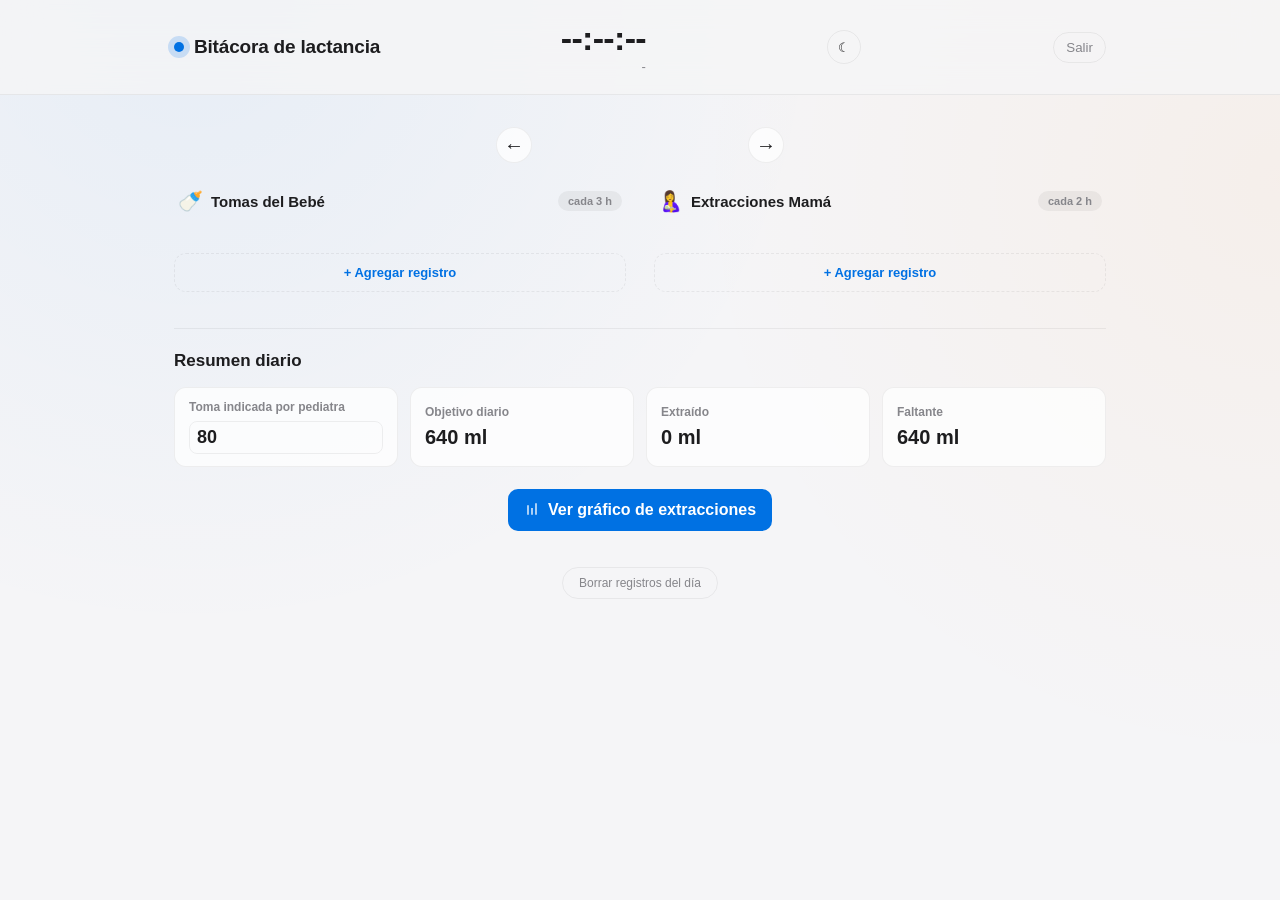
==== commit 8cea97bd: "mod" ====
--- a/docs/index.html
+++ b/docs/index.html
@@ -20,10 +20,6 @@
       </div>
       <button id="theme-toggle" class="theme-toggle" type="button" title="Cambiar modo de color" aria-label="Cambiar modo de color">☾</button>
       <nav class="header-actions" aria-label="Cuenta">
-        <a class="stats-link" href="/stats" title="Ver estadísticas" aria-label="Ver estadísticas">
-          <svg viewBox="0 0 24 24" width="17" height="17" aria-hidden="true"><path d="M5 19V5h2v14H5Zm6 0V9h2v10h-2Zm6 0V2h2v17h-2Z" fill="currentColor"/></svg>
-          <span>Estadísticas</span>
-        </a>
         <span id="logged-user" class="logged-user"></span>
         <button id="btn-logout" type="button">Salir</button>
       </nav>
@@ -78,7 +74,7 @@
 
   <footer class="app-footer">
     <div class="footer-actions">
-      <button id="btn-reset" class="reset-btn" type="button">Borrar registros del día y dejar solo el de las 00:00</button>
+      <button id="btn-reset" class="reset-btn" type="button">Borrar registros del día</button>
     </div>
   </footer>
 
